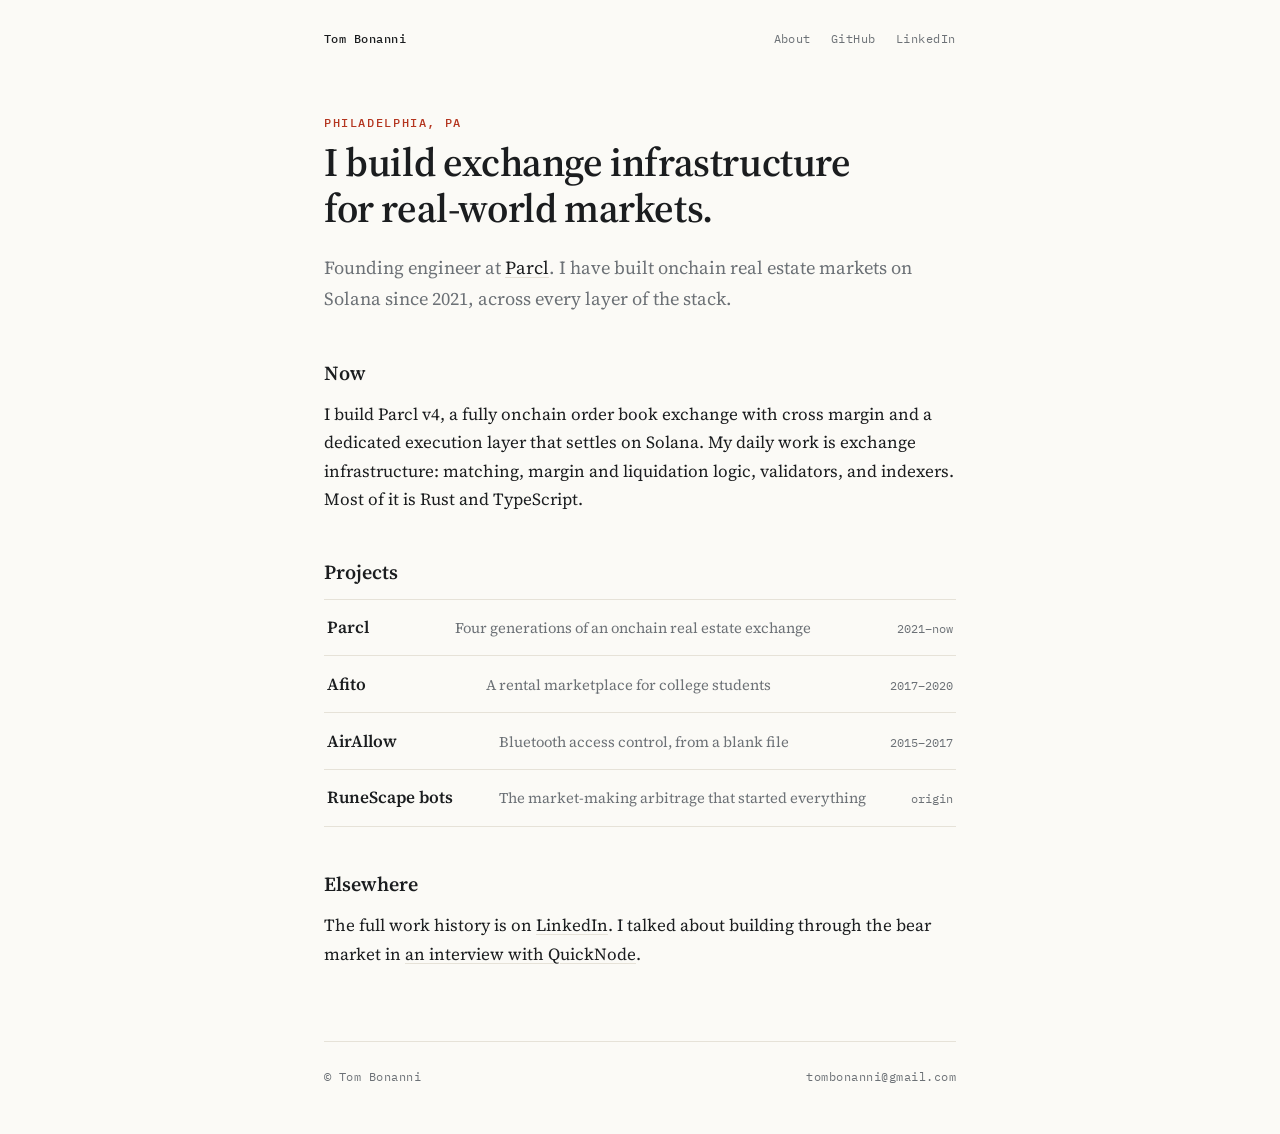
==== index.html @ 62f9fdfd "bonanni.dev: plain HTML+CSS rebuild Co-Authored-By: Claude Fable 5 <noreply@anthropic.com>" ====
<!doctype html>
<html lang="en">
<head>
<meta charset="utf-8">
<meta name="viewport" content="width=device-width, initial-scale=1">
<title>Tom Bonanni</title>
<meta name="description" content="Founding engineer at Parcl. Building onchain exchange infrastructure on Solana.">
<link rel="icon" href="/favicon.svg" type="image/svg+xml">
<link rel="preconnect" href="https://fonts.googleapis.com">
<link rel="preconnect" href="https://fonts.gstatic.com" crossorigin>
<link rel="stylesheet" href="https://fonts.googleapis.com/css2?family=Source+Serif+4:opsz,wght@8..60,400;8..60,600&family=IBM+Plex+Mono:wght@400;500&display=swap">
<link rel="stylesheet" href="/styles.css">
</head>
<body>
<div class="wrap">
<nav>
  <a class="home" href="/">Tom Bonanni</a>
  <div class="links">
    <a href="/about.html">About</a>
    <a href="https://github.com/redhair">GitHub</a>
    <a href="https://www.linkedin.com/in/tombonanni">LinkedIn</a>
  </div>
</nav>

<main>
  <p class="eyebrow">Philadelphia, PA</p>
  <h1>I build exchange infrastructure for real-world markets.</h1>
  <p class="lede">Founding engineer at <a href="https://parcl.co">Parcl</a>. I have
  built onchain real estate markets on Solana since 2021, across every layer of
  the stack.</p>

  <h2>Now</h2>
  <p>I build Parcl v4, a fully onchain order book exchange with cross margin and
  a dedicated execution layer that settles on Solana. My daily work is exchange
  infrastructure: matching, margin and liquidation logic, validators, and
  indexers. Most of it is Rust and TypeScript.</p>

  <h2>Projects</h2>
  <ul class="projects">
    <li><a href="/projects/parcl.html">
      <span class="name">Parcl</span>
      <span class="desc">Four generations of an onchain real estate exchange</span>
      <span class="years">2021&ndash;now</span>
    </a></li>
    <li><a href="/projects/afito.html">
      <span class="name">Afito</span>
      <span class="desc">A rental marketplace for college students</span>
      <span class="years">2017&ndash;2020</span>
    </a></li>
    <li><a href="/projects/airallow.html">
      <span class="name">AirAllow</span>
      <span class="desc">Bluetooth access control, from a blank file</span>
      <span class="years">2015&ndash;2017</span>
    </a></li>
    <li><a href="/projects/runescape-bots.html">
      <span class="name">RuneScape bots</span>
      <span class="desc">The market-making arbitrage that started everything</span>
      <span class="years">origin</span>
    </a></li>
  </ul>

  <h2>Elsewhere</h2>
  <p>The full work history is on
  <a href="https://www.linkedin.com/in/tombonanni">LinkedIn</a>. I talked about
  building through the bear market in
  <a href="https://www.youtube.com/watch?v=_Pq8IttRQJI">an interview with
  QuickNode</a>.</p>
</main>

<footer>
  <span>&copy; Tom Bonanni</span>
  <span><a href="mailto:tombonanni@gmail.com">tombonanni@gmail.com</a></span>
</footer>
</div>
</body>
</html>
---- styles.css ----
:root {
  --paper: #FBFAF6;
  --ink: #1B1D1F;
  --muted: #6C7176;
  --line: #E6E2D8;
  --accent: #B4351F;
  --code-bg: #F1EEE6;
}
@media (prefers-color-scheme: dark) {
  :root {
    --paper: #141518;
    --ink: #E9E7E1;
    --muted: #979DA4;
    --line: #2B2D31;
    --accent: #E05A3A;
    --code-bg: #1E2024;
  }
}

* { box-sizing: border-box; }

body {
  margin: 0;
  background: var(--paper);
  color: var(--ink);
  font-family: "Source Serif 4", Georgia, "Times New Roman", serif;
  font-size: 1.0625rem;
  line-height: 1.68;
}

.wrap {
  max-width: 42rem;
  margin: 0 auto;
  padding: 0 1.25rem;
}

/* ---------- nav + footer ---------- */
nav, footer {
  font-family: "IBM Plex Mono", ui-monospace, "SF Mono", Menlo, monospace;
  font-size: 0.78rem;
  letter-spacing: 0.04em;
}
nav {
  display: flex;
  justify-content: space-between;
  align-items: baseline;
  gap: 1rem;
  padding: 1.75rem 0 0;
}
nav .home {
  color: var(--ink);
  text-decoration: none;
  font-weight: 500;
}
nav .links {
  display: flex;
  gap: 1.25rem;
  flex-wrap: wrap;
}
nav .links a {
  color: var(--muted);
  text-decoration: none;
}
nav .links a:hover, nav .home:hover { color: var(--accent); }

footer {
  border-top: 1px solid var(--line);
  margin-top: 4.5rem;
  padding: 1.5rem 0 3rem;
  color: var(--muted);
  display: flex;
  justify-content: space-between;
  gap: 1rem;
  flex-wrap: wrap;
}
footer a { color: var(--muted); text-decoration: none; }
footer a:hover { color: var(--accent); }

/* ---------- type ---------- */
main { padding-top: 4rem; }

h1 {
  font-weight: 600;
  font-size: clamp(1.9rem, 5vw, 2.5rem);
  line-height: 1.15;
  letter-spacing: -0.01em;
  margin: 0.4rem 0 1.4rem;
  text-wrap: balance;
}
h2 {
  font-weight: 600;
  font-size: 1.25rem;
  margin: 2.6rem 0 0.6rem;
}
p { margin: 0 0 1.1rem; }

.eyebrow {
  font-family: "IBM Plex Mono", ui-monospace, monospace;
  font-size: 0.72rem;
  font-weight: 500;
  letter-spacing: 0.14em;
  text-transform: uppercase;
  color: var(--accent);
  margin: 0;
}

main a {
  color: var(--ink);
  text-decoration: underline;
  text-decoration-color: var(--line);
  text-underline-offset: 3px;
  transition: text-decoration-color 120ms ease, color 120ms ease;
}
main a:hover {
  color: var(--accent);
  text-decoration-color: var(--accent);
}

.lede { font-size: 1.15rem; color: var(--muted); }

/* ---------- project metadata ---------- */
.meta {
  font-family: "IBM Plex Mono", ui-monospace, monospace;
  font-size: 0.8rem;
  border-top: 1px solid var(--line);
  border-bottom: 1px solid var(--line);
  padding: 0.9rem 0;
  margin: 0 0 2.2rem;
  display: grid;
  grid-template-columns: max-content 1fr;
  column-gap: 1.5rem;
  row-gap: 0.35rem;
}
.meta dt {
  color: var(--muted);
  text-transform: uppercase;
  letter-spacing: 0.1em;
  font-size: 0.68rem;
  padding-top: 0.15em;
}
.meta dd { margin: 0; }

/* ---------- project index list ---------- */
.projects { list-style: none; margin: 0.5rem 0 0; padding: 0; }
.projects li { border-top: 1px solid var(--line); }
.projects li:last-child { border-bottom: 1px solid var(--line); }
.projects a {
  display: flex;
  justify-content: space-between;
  align-items: baseline;
  gap: 1rem;
  padding: 0.85rem 0.2rem;
  text-decoration: none;
  color: var(--ink);
}
.projects a:hover .name { color: var(--accent); }
.projects .name { font-weight: 600; }
.projects .desc {
  color: var(--muted);
  font-size: 0.92rem;
  text-align: right;
}
.projects .years {
  font-family: "IBM Plex Mono", ui-monospace, monospace;
  font-size: 0.72rem;
  color: var(--muted);
  white-space: nowrap;
}

@media (max-width: 540px) {
  .projects a { flex-direction: column; gap: 0.15rem; }
  .projects .desc { text-align: left; }
}

::selection { background: var(--accent); color: var(--paper); }
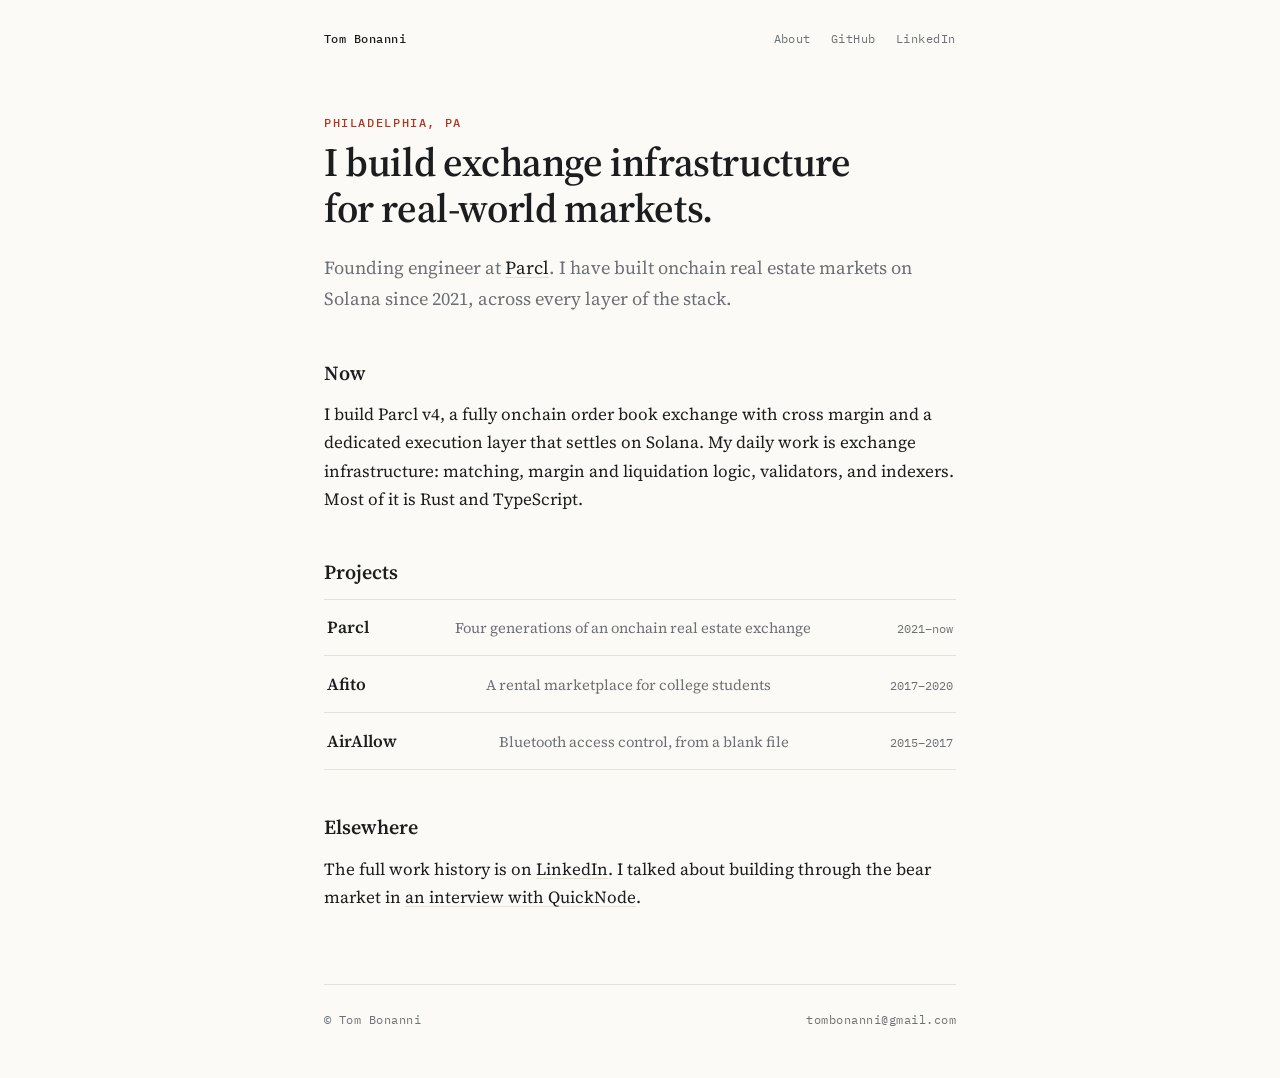
==== commit b7269497: "Remove RuneScape bots project page Co-Authored-By: Claude Fable 5 <noreply@anthropic.com>" ====
--- a/index.html
+++ b/index.html
@@ -52,11 +52,6 @@
       <span class="desc">Bluetooth access control, from a blank file</span>
       <span class="years">2015&ndash;2017</span>
     </a></li>
-    <li><a href="/projects/runescape-bots.html">
-      <span class="name">RuneScape bots</span>
-      <span class="desc">The market-making arbitrage that started everything</span>
-      <span class="years">origin</span>
-    </a></li>
   </ul>
 
   <h2>Elsewhere</h2>
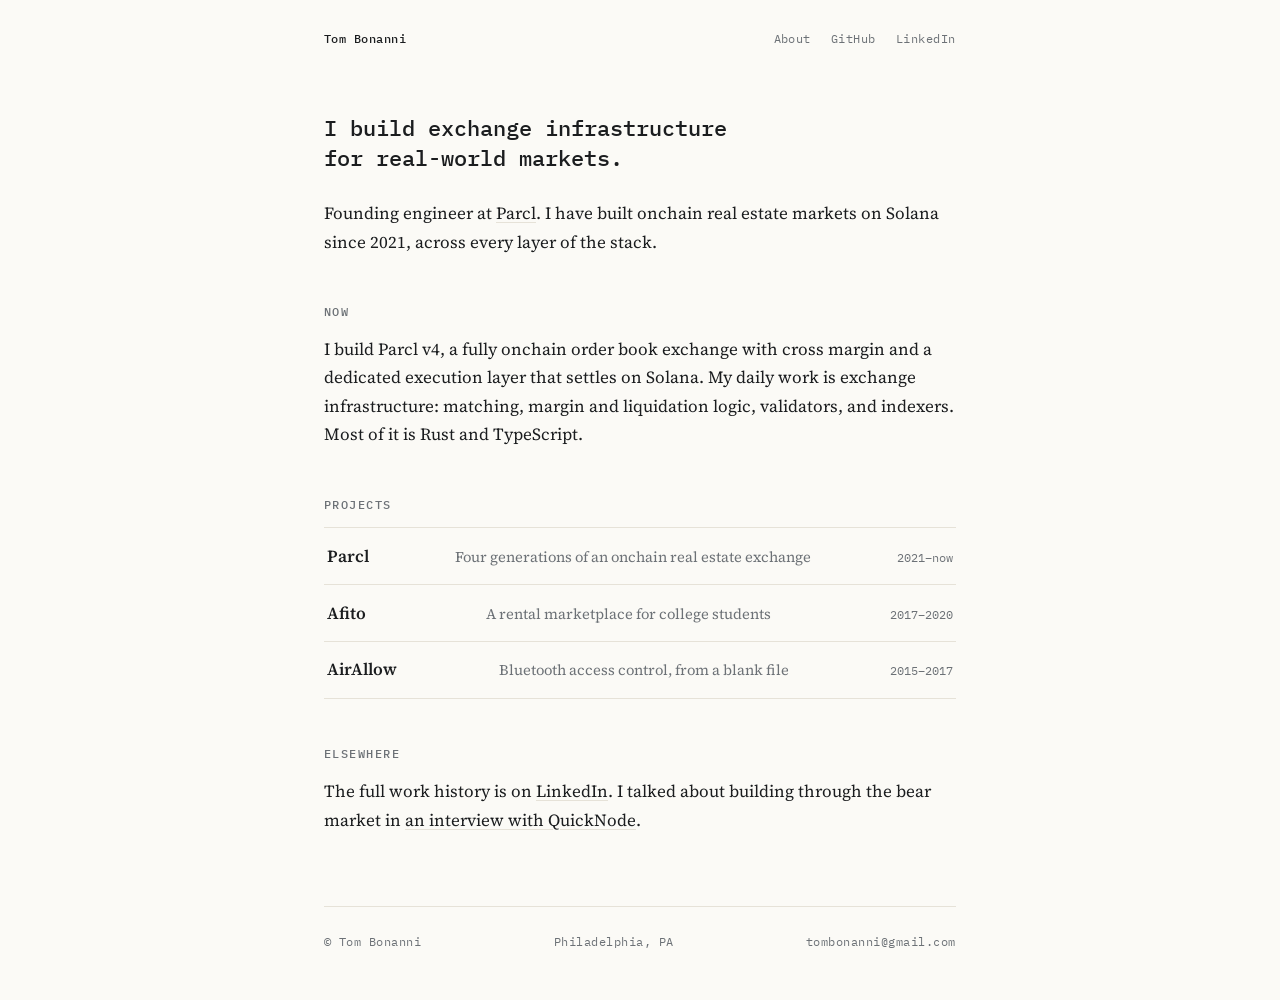
==== commit c49234e1: "Minimalist pass: mono headings, drop eyebrows and lede, location to footer Co-Authored-By: Claude Fa" ====
--- a/index.html
+++ b/index.html
@@ -16,16 +16,15 @@
 <nav>
   <a class="home" href="/">Tom Bonanni</a>
   <div class="links">
-    <a href="/about.html">About</a>
+    <a href="/about">About</a>
     <a href="https://github.com/redhair">GitHub</a>
     <a href="https://www.linkedin.com/in/tombonanni">LinkedIn</a>
   </div>
 </nav>
 
 <main>
-  <p class="eyebrow">Philadelphia, PA</p>
   <h1>I build exchange infrastructure for real-world markets.</h1>
-  <p class="lede">Founding engineer at <a href="https://parcl.co">Parcl</a>. I have
+  <p>Founding engineer at <a href="https://parcl.co">Parcl</a>. I have
   built onchain real estate markets on Solana since 2021, across every layer of
   the stack.</p>
 
@@ -37,17 +36,17 @@
 
   <h2>Projects</h2>
   <ul class="projects">
-    <li><a href="/projects/parcl.html">
+    <li><a href="/projects/parcl">
       <span class="name">Parcl</span>
       <span class="desc">Four generations of an onchain real estate exchange</span>
       <span class="years">2021&ndash;now</span>
     </a></li>
-    <li><a href="/projects/afito.html">
+    <li><a href="/projects/afito">
       <span class="name">Afito</span>
       <span class="desc">A rental marketplace for college students</span>
       <span class="years">2017&ndash;2020</span>
     </a></li>
-    <li><a href="/projects/airallow.html">
+    <li><a href="/projects/airallow">
       <span class="name">AirAllow</span>
       <span class="desc">Bluetooth access control, from a blank file</span>
       <span class="years">2015&ndash;2017</span>
@@ -64,6 +63,7 @@
 
 <footer>
   <span>&copy; Tom Bonanni</span>
+  <span>Philadelphia, PA</span>
   <span><a href="mailto:tombonanni@gmail.com">tombonanni@gmail.com</a></span>
 </footer>
 </div>
--- a/styles.css
+++ b/styles.css
@@ -80,29 +80,23 @@
 main { padding-top: 4rem; }
 
 h1 {
-  font-weight: 600;
-  font-size: clamp(1.9rem, 5vw, 2.5rem);
-  line-height: 1.15;
-  letter-spacing: -0.01em;
-  margin: 0.4rem 0 1.4rem;
+  font-family: "IBM Plex Mono", ui-monospace, "SF Mono", Menlo, monospace;
+  font-weight: 500;
+  font-size: 1.35rem;
+  line-height: 1.4;
+  margin: 0 0 1.6rem;
   text-wrap: balance;
 }
 h2 {
-  font-weight: 600;
-  font-size: 1.25rem;
-  margin: 2.6rem 0 0.6rem;
+  font-family: "IBM Plex Mono", ui-monospace, "SF Mono", Menlo, monospace;
+  font-weight: 500;
+  font-size: 0.78rem;
+  letter-spacing: 0.12em;
+  text-transform: uppercase;
+  color: var(--muted);
+  margin: 2.8rem 0 0.8rem;
 }
 p { margin: 0 0 1.1rem; }
-
-.eyebrow {
-  font-family: "IBM Plex Mono", ui-monospace, monospace;
-  font-size: 0.72rem;
-  font-weight: 500;
-  letter-spacing: 0.14em;
-  text-transform: uppercase;
-  color: var(--accent);
-  margin: 0;
-}
 
 main a {
   color: var(--ink);
@@ -115,8 +109,6 @@
   color: var(--accent);
   text-decoration-color: var(--accent);
 }
-
-.lede { font-size: 1.15rem; color: var(--muted); }
 
 /* ---------- project metadata ---------- */
 .meta {
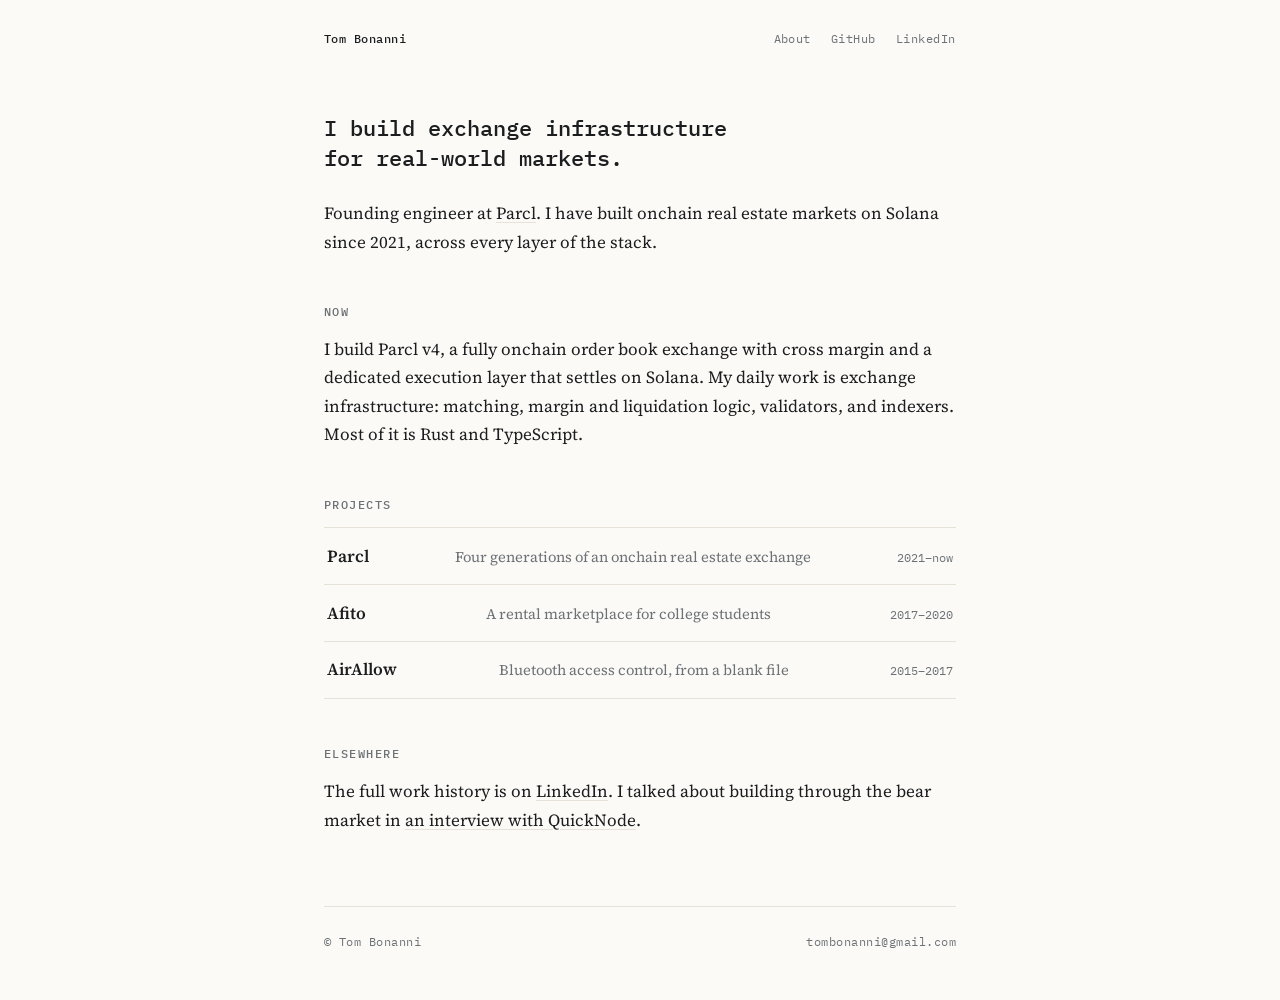
==== commit c2a5a4b1: "Drop location from footer Co-Authored-By: Claude Fable 5 <noreply@anthropic.com>" ====
--- a/index.html
+++ b/index.html
@@ -63,7 +63,6 @@
 
 <footer>
   <span>&copy; Tom Bonanni</span>
-  <span>Philadelphia, PA</span>
   <span><a href="mailto:tombonanni@gmail.com">tombonanni@gmail.com</a></span>
 </footer>
 </div>
